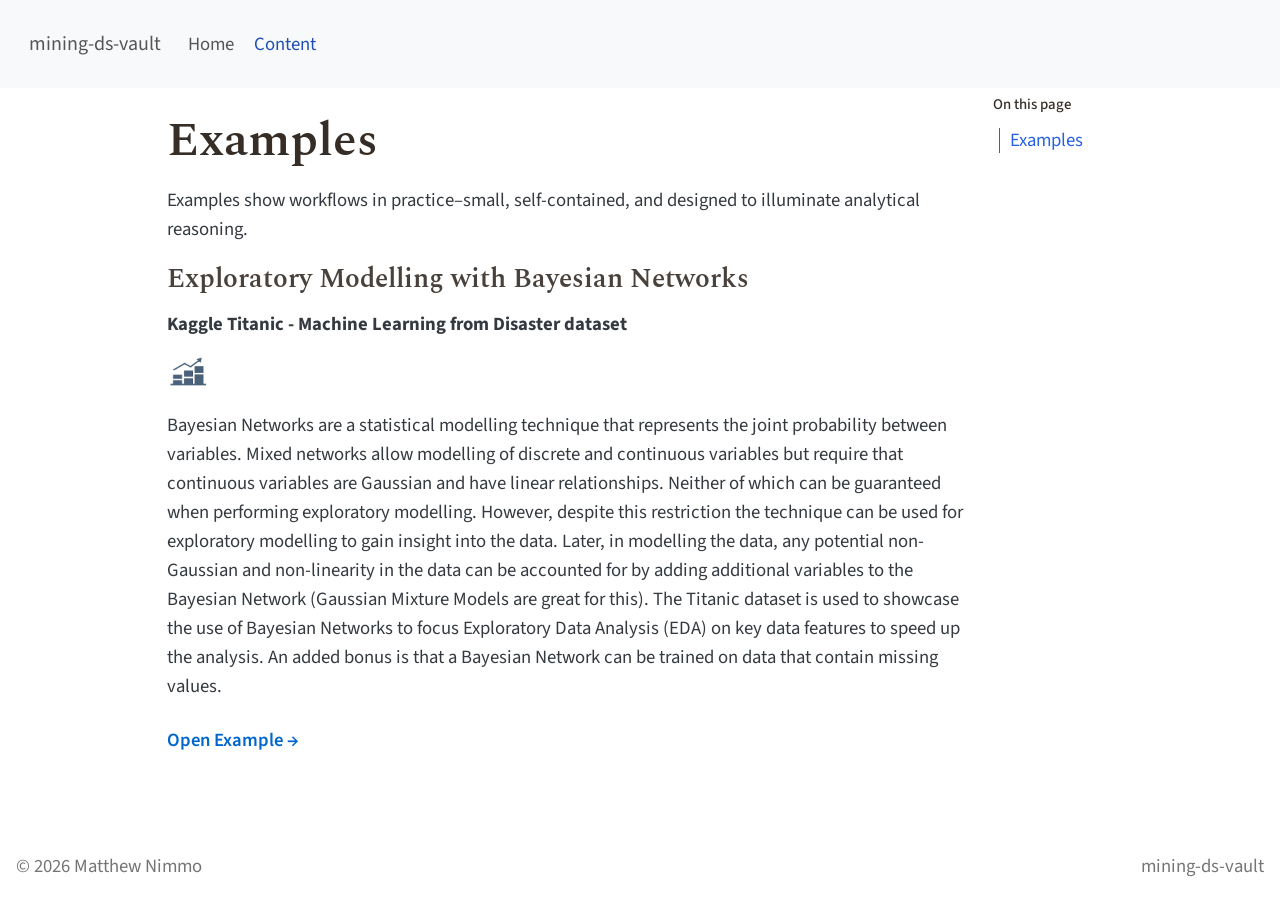
==== docs/content.html @ 7e98b38a "Rendered website" ====
<!DOCTYPE html>
<html xmlns="http://www.w3.org/1999/xhtml" lang="en" xml:lang="en"><head>

<meta charset="utf-8">
<meta name="generator" content="quarto-1.9.37">

<meta name="viewport" content="width=device-width, initial-scale=1.0, user-scalable=yes">


<title>content – mining-ds-vault</title>
<style>
/* Default styles provided by pandoc.
** See https://pandoc.org/MANUAL.html#variables-for-html for config info.
*/
code{white-space: pre-wrap;}
span.smallcaps{font-variant: small-caps;}
div.columns{display: flex; gap: min(4vw, 1.5em);}
div.column{flex: auto; overflow-x: auto;}
div.hanging-indent{margin-left: 1.5em; text-indent: -1.5em;}
ul.task-list{list-style: none;}
ul.task-list li input[type="checkbox"] {
  width: 0.8em;
  margin: 0 0.8em 0.2em -1em; /* quarto-specific, see https://github.com/quarto-dev/quarto-cli/issues/4556 */ 
  vertical-align: middle;
}
</style>


<script src="site_libs/quarto-nav/quarto-nav.js"></script>
<script src="site_libs/quarto-nav/headroom.min.js"></script>
<script src="site_libs/clipboard/clipboard.min.js"></script>
<script src="site_libs/quarto-search/autocomplete.umd.js"></script>
<script src="site_libs/quarto-search/fuse.min.js"></script>
<script src="site_libs/quarto-search/quarto-search.js"></script>
<meta name="quarto:offset" content="./">
<script src="site_libs/quarto-html/quarto.js" type="module"></script>
<script src="site_libs/quarto-html/tabsets/tabsets.js" type="module"></script>
<script src="site_libs/quarto-html/popper.min.js"></script>
<script src="site_libs/quarto-html/tippy.umd.min.js"></script>
<script src="site_libs/quarto-html/anchor.min.js"></script>
<link href="site_libs/quarto-html/tippy.css" rel="stylesheet">
<link href="site_libs/quarto-html/quarto-syntax-highlighting-09dd4a8c8147935218e5fc1df39f9384.css" rel="stylesheet" class="quarto-color-scheme" id="quarto-text-highlighting-styles">
<link href="site_libs/quarto-html/quarto-syntax-highlighting-dark-bb61d7ca54b3758c8becae408f223446.css" rel="stylesheet" class="quarto-color-scheme quarto-color-alternate" id="quarto-text-highlighting-styles">
<link href="site_libs/quarto-html/quarto-syntax-highlighting-09dd4a8c8147935218e5fc1df39f9384.css" rel="stylesheet" class="quarto-color-scheme-extra" id="quarto-text-highlighting-styles">
<script src="site_libs/bootstrap/bootstrap.min.js"></script>
<link href="site_libs/bootstrap/bootstrap-icons.css" rel="stylesheet">
<link href="site_libs/bootstrap/bootstrap-a7da216a22c81f957f2cbb70b064561d.min.css" rel="stylesheet" append-hash="true" class="quarto-color-scheme" id="quarto-bootstrap" data-mode="light">
<link href="site_libs/bootstrap/bootstrap-dark-a7da216a22c81f957f2cbb70b064561d.min.css" rel="stylesheet" append-hash="true" class="quarto-color-scheme quarto-color-alternate" id="quarto-bootstrap" data-mode="light">
<link href="site_libs/bootstrap/bootstrap-a7da216a22c81f957f2cbb70b064561d.min.css" rel="stylesheet" append-hash="true" class="quarto-color-scheme-extra" id="quarto-bootstrap" data-mode="light">
<script id="quarto-search-options" type="application/json">{
  "location": "navbar",
  "copy-button": false,
  "collapse-after": 3,
  "panel-placement": "end",
  "type": "overlay",
  "limit": 50,
  "keyboard-shortcut": [
    "f",
    "/",
    "s"
  ],
  "show-item-context": false,
  "language": {
    "search-no-results-text": "No results",
    "search-matching-documents-text": "matching documents",
    "search-copy-link-title": "Copy link to search",
    "search-hide-matches-text": "Hide additional matches",
    "search-more-match-text": "more match in this document",
    "search-more-matches-text": "more matches in this document",
    "search-clear-button-title": "Clear",
    "search-text-placeholder": "",
    "search-detached-cancel-button-title": "Cancel",
    "search-submit-button-title": "Submit",
    "search-label": "Search"
  }
}</script>
<style>html{ scroll-behavior: smooth; }</style>


<link rel="stylesheet" href="styles.css">
</head>

<body class="nav-fixed quarto-light">

<div id="quarto-search-results"></div>
  <header id="quarto-header" class="headroom fixed-top">
    <nav class="navbar navbar-expand-lg " data-bs-theme="dark">
      <div class="navbar-container container-fluid">
      <div class="navbar-brand-container mx-auto">
    <a class="navbar-brand" href="./index.html">
    <span class="navbar-title">mining-ds-vault</span>
    </a>
  </div>
            <div id="quarto-search" class="" title="Search"></div>
          <button class="navbar-toggler" type="button" data-bs-toggle="collapse" data-bs-target="#navbarCollapse" aria-controls="navbarCollapse" role="menu" aria-expanded="false" aria-label="Toggle navigation" onclick="if (window.quartoToggleHeadroom) { window.quartoToggleHeadroom(); }">
  <span class="navbar-toggler-icon"></span>
</button>
          <div class="collapse navbar-collapse" id="navbarCollapse">
            <ul class="navbar-nav navbar-nav-scroll me-auto">
  <li class="nav-item">
    <a class="nav-link" href="./index.html"> 
<span class="menu-text">Home</span></a>
  </li>  
  <li class="nav-item">
    <a class="nav-link active" href="./content.html" aria-current="page"> 
<span class="menu-text">Content</span></a>
  </li>  
</ul>
            <ul class="navbar-nav navbar-nav-scroll ms-auto">
  <li class="nav-item compact">
    <a class="nav-link" href="https://github.com/matthew-nimmo/mining-ds-vault"> <i class="bi bi-github" role="img">
</i> 
<span class="menu-text"></span></a>
  </li>  
</ul>
          </div> <!-- /navcollapse -->
            <div class="quarto-navbar-tools">
</div>
      </div> <!-- /container-fluid -->
    </nav>
</header>
<!-- content -->
<div id="quarto-content" class="quarto-container page-columns page-rows-contents page-layout-article page-navbar">
<!-- sidebar -->
<!-- margin-sidebar -->
    <div id="quarto-margin-sidebar" class="sidebar margin-sidebar">
        <nav id="TOC" role="doc-toc" class="toc-active">
    <h2 id="toc-title">On this page</h2>
   
  <ul>
  <li><a href="#examples" id="toc-examples" class="nav-link active" data-scroll-target="#examples">Examples</a>
  <ul class="collapse">
  <li><a href="#exploratory-modelling-with-bayesian-networks" id="toc-exploratory-modelling-with-bayesian-networks" class="nav-link" data-scroll-target="#exploratory-modelling-with-bayesian-networks">Exploratory Modelling with Bayesian Networks</a></li>
  </ul></li>
  </ul>
</nav>
    </div>
<!-- main -->
<main class="content" id="quarto-document-content"><header id="title-block-header" class="quarto-title-block"></header>




<section id="examples" class="level1">
<h1>Examples</h1>
<p>Examples show workflows in practice–small, self-contained, and designed to illuminate analytical reasoning.</p>
<section id="exploratory-modelling-with-bayesian-networks" class="level3">
<h3 class="anchored" data-anchor-id="exploratory-modelling-with-bayesian-networks">Exploratory Modelling with Bayesian Networks</h3>
<p><strong>Kaggle Titanic - Machine Learning from Disaster dataset</strong></p>
<div class="icon icon-data-quality">

</div>
<p>Bayesian Networks are a statistical modelling technique that represents the joint probability between variables. Mixed networks allow modelling of discrete and continuous variables but require that continuous variables are Gaussian and have linear relationships. Neither of which can be guaranteed when performing exploratory modelling. However, despite this restriction the technique can be used for exploratory modelling to gain insight into the data. Later, in modelling the data, any potential non-Gaussian and non-linearity in the data can be accounted for by adding additional variables to the Bayesian Network (Gaussian Mixture Models are great for this). The Titanic dataset is used to showcase the use of Bayesian Networks to focus Exploratory Data Analysis (EDA) on key data features to speed up the analysis. An added bonus is that a Bayesian Network can be trained on data that contain missing values.</p>
<p><a href="./examples/Titanic-Data-Analysis/titanic-data-analysis.html" class="card-link">Open Example →</a></p>


</section>
</section>

</main> <!-- /main -->
<script id="quarto-html-after-body" type="application/javascript">
  window.document.addEventListener("DOMContentLoaded", function (event) {
    const icon = "";
    const anchorJS = new window.AnchorJS();
    anchorJS.options = {
      placement: 'right',
      icon: icon
    };
    anchorJS.add('.anchored');
    const isCodeAnnotation = (el) => {
      for (const clz of el.classList) {
        if (clz.startsWith('code-annotation-')) {                     
          return true;
        }
      }
      return false;
    }
    const onCopySuccess = function(e) {
      // button target
      const button = e.trigger;
      // don't keep focus
      button.blur();
      // flash "checked"
      button.classList.add('code-copy-button-checked');
      var currentTitle = button.getAttribute("title");
      button.setAttribute("title", "Copied!");
      let tooltip;
      if (window.bootstrap) {
        button.setAttribute("data-bs-toggle", "tooltip");
        button.setAttribute("data-bs-placement", "left");
        button.setAttribute("data-bs-title", "Copied!");
        tooltip = new bootstrap.Tooltip(button, 
          { trigger: "manual", 
            customClass: "code-copy-button-tooltip",
            offset: [0, -8]});
        tooltip.show();    
      }
      setTimeout(function() {
        if (tooltip) {
          tooltip.hide();
          button.removeAttribute("data-bs-title");
          button.removeAttribute("data-bs-toggle");
          button.removeAttribute("data-bs-placement");
        }
        button.setAttribute("title", currentTitle);
        button.classList.remove('code-copy-button-checked');
      }, 1000);
      // clear code selection
      e.clearSelection();
    }
    const getTextToCopy = function(trigger) {
      const outerScaffold = trigger.parentElement.cloneNode(true);
      const codeEl = outerScaffold.querySelector('code');
      for (const childEl of codeEl.children) {
        if (isCodeAnnotation(childEl)) {
          childEl.remove();
        }
      }
      return codeEl.innerText;
    }
    const clipboard = new window.ClipboardJS('.code-copy-button:not([data-in-quarto-modal])', {
      text: getTextToCopy
    });
    clipboard.on('success', onCopySuccess);
    if (window.document.getElementById('quarto-embedded-source-code-modal')) {
      const clipboardModal = new window.ClipboardJS('.code-copy-button[data-in-quarto-modal]', {
        text: getTextToCopy,
        container: window.document.getElementById('quarto-embedded-source-code-modal')
      });
      clipboardModal.on('success', onCopySuccess);
    }
      var localhostRegex = new RegExp(/^(?:http|https):\/\/localhost\:?[0-9]*\//);
      var mailtoRegex = new RegExp(/^mailto:/);
        var filterRegex = new RegExp("https:\/\/matthew-nimmo\.github\.io\/mining-ds-vault");
      var isInternal = (href) => {
          return filterRegex.test(href) || localhostRegex.test(href) || mailtoRegex.test(href);
      }
      // Inspect non-navigation links and adorn them if external
     var links = window.document.querySelectorAll('a[href]:not(.nav-link):not(.navbar-brand):not(.toc-action):not(.sidebar-link):not(.sidebar-item-toggle):not(.pagination-link):not(.no-external):not([aria-hidden]):not(.dropdown-item):not(.quarto-navigation-tool):not(.about-link)');
      for (var i=0; i<links.length; i++) {
        const link = links[i];
        if (!isInternal(link.href)) {
          // undo the damage that might have been done by quarto-nav.js in the case of
          // links that we want to consider external
          if (link.dataset.originalHref !== undefined) {
            link.href = link.dataset.originalHref;
          }
        }
      }
    function tippyHover(el, contentFn, onTriggerFn, onUntriggerFn) {
      const config = {
        allowHTML: true,
        maxWidth: 500,
        delay: 100,
        arrow: false,
        appendTo: function(el) {
            return el.parentElement;
        },
        interactive: true,
        interactiveBorder: 10,
        theme: 'quarto',
        placement: 'bottom-start',
      };
      if (contentFn) {
        config.content = contentFn;
      }
      if (onTriggerFn) {
        config.onTrigger = onTriggerFn;
      }
      if (onUntriggerFn) {
        config.onUntrigger = onUntriggerFn;
      }
      window.tippy(el, config); 
    }
    const noterefs = window.document.querySelectorAll('a[role="doc-noteref"]');
    for (var i=0; i<noterefs.length; i++) {
      const ref = noterefs[i];
      tippyHover(ref, function() {
        // use id or data attribute instead here
        let href = ref.getAttribute('data-footnote-href') || ref.getAttribute('href');
        try { href = new URL(href).hash; } catch {}
        const id = href.replace(/^#\/?/, "");
        const note = window.document.getElementById(id);
        if (note) {
          return note.innerHTML;
        } else {
          return "";
        }
      });
    }
    const xrefs = window.document.querySelectorAll('a.quarto-xref');
    const processXRef = (id, note) => {
      // Strip column container classes
      const stripColumnClz = (el) => {
        el.classList.remove("page-full", "page-columns");
        if (el.children) {
          for (const child of el.children) {
            stripColumnClz(child);
          }
        }
      }
      stripColumnClz(note)
      if (id === null || id.startsWith('sec-')) {
        // Special case sections, only their first couple elements
        const container = document.createElement("div");
        if (note.children && note.children.length > 2) {
          container.appendChild(note.children[0].cloneNode(true));
          for (let i = 1; i < note.children.length; i++) {
            const child = note.children[i];
            if (child.tagName === "P" && child.innerText === "") {
              continue;
            } else {
              container.appendChild(child.cloneNode(true));
              break;
            }
          }
          if (window.Quarto?.typesetMath) {
            window.Quarto.typesetMath(container);
          }
          return container.innerHTML
        } else {
          if (window.Quarto?.typesetMath) {
            window.Quarto.typesetMath(note);
          }
          return note.innerHTML;
        }
      } else {
        // Remove any anchor links if they are present
        const anchorLink = note.querySelector('a.anchorjs-link');
        if (anchorLink) {
          anchorLink.remove();
        }
        if (window.Quarto?.typesetMath) {
          window.Quarto.typesetMath(note);
        }
        if (note.classList.contains("callout")) {
          return note.outerHTML;
        } else {
          return note.innerHTML;
        }
      }
    }
    for (var i=0; i<xrefs.length; i++) {
      const xref = xrefs[i];
      tippyHover(xref, undefined, function(instance) {
        instance.disable();
        let url = xref.getAttribute('href');
        let hash = undefined; 
        if (url.startsWith('#')) {
          hash = url;
        } else {
          try { hash = new URL(url).hash; } catch {}
        }
        if (hash) {
          const id = hash.replace(/^#\/?/, "");
          const note = window.document.getElementById(id);
          if (note !== null) {
            try {
              const html = processXRef(id, note.cloneNode(true));
              instance.setContent(html);
            } finally {
              instance.enable();
              instance.show();
            }
          } else {
            // See if we can fetch this
            fetch(url.split('#')[0])
            .then(res => res.text())
            .then(html => {
              const parser = new DOMParser();
              const htmlDoc = parser.parseFromString(html, "text/html");
              const note = htmlDoc.getElementById(id);
              if (note !== null) {
                const html = processXRef(id, note);
                instance.setContent(html);
              } 
            }).finally(() => {
              instance.enable();
              instance.show();
            });
          }
        } else {
          // See if we can fetch a full url (with no hash to target)
          // This is a special case and we should probably do some content thinning / targeting
          fetch(url)
          .then(res => res.text())
          .then(html => {
            const parser = new DOMParser();
            const htmlDoc = parser.parseFromString(html, "text/html");
            const note = htmlDoc.querySelector('main.content');
            if (note !== null) {
              // This should only happen for chapter cross references
              // (since there is no id in the URL)
              // remove the first header
              if (note.children.length > 0 && note.children[0].tagName === "HEADER") {
                note.children[0].remove();
              }
              const html = processXRef(null, note);
              instance.setContent(html);
            } 
          }).finally(() => {
            instance.enable();
            instance.show();
          });
        }
      }, function(instance) {
      });
    }
        let selectedAnnoteEl;
        const selectorForAnnotation = ( cell, annotation) => {
          let cellAttr = 'data-code-cell="' + cell + '"';
          let lineAttr = 'data-code-annotation="' +  annotation + '"';
          const selector = 'span[' + cellAttr + '][' + lineAttr + ']';
          return selector;
        }
        const selectCodeLines = (annoteEl) => {
          const doc = window.document;
          const targetCell = annoteEl.getAttribute("data-target-cell");
          const targetAnnotation = annoteEl.getAttribute("data-target-annotation");
          const annoteSpan = window.document.querySelector(selectorForAnnotation(targetCell, targetAnnotation));
          const lines = annoteSpan.getAttribute("data-code-lines").split(",");
          const lineIds = lines.map((line) => {
            return targetCell + "-" + line;
          })
          let top = null;
          let height = null;
          let parent = null;
          if (lineIds.length > 0) {
              //compute the position of the single el (top and bottom and make a div)
              const el = window.document.getElementById(lineIds[0]);
              top = el.offsetTop;
              height = el.offsetHeight;
              parent = el.parentElement.parentElement;
            if (lineIds.length > 1) {
              const lastEl = window.document.getElementById(lineIds[lineIds.length - 1]);
              const bottom = lastEl.offsetTop + lastEl.offsetHeight;
              height = bottom - top;
            }
            if (top !== null && height !== null && parent !== null) {
              // cook up a div (if necessary) and position it 
              let div = window.document.getElementById("code-annotation-line-highlight");
              if (div === null) {
                div = window.document.createElement("div");
                div.setAttribute("id", "code-annotation-line-highlight");
                div.style.position = 'absolute';
                parent.appendChild(div);
              }
              div.style.top = top - 2 + "px";
              div.style.height = height + 4 + "px";
              div.style.left = 0;
              let gutterDiv = window.document.getElementById("code-annotation-line-highlight-gutter");
              if (gutterDiv === null) {
                gutterDiv = window.document.createElement("div");
                gutterDiv.setAttribute("id", "code-annotation-line-highlight-gutter");
                gutterDiv.style.position = 'absolute';
                const codeCell = window.document.getElementById(targetCell);
                const gutter = codeCell.querySelector('.code-annotation-gutter');
                gutter.appendChild(gutterDiv);
              }
              gutterDiv.style.top = top - 2 + "px";
              gutterDiv.style.height = height + 4 + "px";
            }
            selectedAnnoteEl = annoteEl;
          }
        };
        const unselectCodeLines = () => {
          const elementsIds = ["code-annotation-line-highlight", "code-annotation-line-highlight-gutter"];
          elementsIds.forEach((elId) => {
            const div = window.document.getElementById(elId);
            if (div) {
              div.remove();
            }
          });
          selectedAnnoteEl = undefined;
        };
          // Handle positioning of the toggle
      window.addEventListener(
        "resize",
        throttle(() => {
          elRect = undefined;
          if (selectedAnnoteEl) {
            selectCodeLines(selectedAnnoteEl);
          }
        }, 10)
      );
      function throttle(fn, ms) {
      let throttle = false;
      let timer;
        return (...args) => {
          if(!throttle) { // first call gets through
              fn.apply(this, args);
              throttle = true;
          } else { // all the others get throttled
              if(timer) clearTimeout(timer); // cancel #2
              timer = setTimeout(() => {
                fn.apply(this, args);
                timer = throttle = false;
              }, ms);
          }
        };
      }
        // Attach click handler to the DT
        const annoteDls = window.document.querySelectorAll('dt[data-target-cell]');
        for (const annoteDlNode of annoteDls) {
          annoteDlNode.addEventListener('click', (event) => {
            const clickedEl = event.target;
            if (clickedEl !== selectedAnnoteEl) {
              unselectCodeLines();
              const activeEl = window.document.querySelector('dt[data-target-cell].code-annotation-active');
              if (activeEl) {
                activeEl.classList.remove('code-annotation-active');
              }
              selectCodeLines(clickedEl);
              clickedEl.classList.add('code-annotation-active');
            } else {
              // Unselect the line
              unselectCodeLines();
              clickedEl.classList.remove('code-annotation-active');
            }
          });
        }
    const findCites = (el) => {
      const parentEl = el.parentElement;
      if (parentEl) {
        const cites = parentEl.dataset.cites;
        if (cites) {
          return {
            el,
            cites: cites.split(' ')
          };
        } else {
          return findCites(el.parentElement)
        }
      } else {
        return undefined;
      }
    };
    var bibliorefs = window.document.querySelectorAll('a[role="doc-biblioref"]');
    for (var i=0; i<bibliorefs.length; i++) {
      const ref = bibliorefs[i];
      const citeInfo = findCites(ref);
      if (citeInfo) {
        tippyHover(citeInfo.el, function() {
          var popup = window.document.createElement('div');
          citeInfo.cites.forEach(function(cite) {
            var citeDiv = window.document.createElement('div');
            citeDiv.classList.add('hanging-indent');
            citeDiv.classList.add('csl-entry');
            var biblioDiv = window.document.getElementById('ref-' + cite);
            if (biblioDiv) {
              citeDiv.innerHTML = biblioDiv.innerHTML;
            }
            popup.appendChild(citeDiv);
          });
          return popup.innerHTML;
        });
      }
    }
  });
  </script>
</div> <!-- /content -->
<footer class="footer">
  <div class="nav-footer">
    <div class="nav-footer-left">
<p>© 2026 Matthew Nimmo</p>
</div>   
    <div class="nav-footer-center">
      &nbsp;
    </div>
    <div class="nav-footer-right">
<p>mining-ds-vault</p>
</div>
  </div>
</footer>




<script src="site_libs/quarto-html/zenscroll-min.js"></script>
</body></html>
---- docs/site_libs/quarto-html/quarto-syntax-highlighting-09dd4a8c8147935218e5fc1df39f9384.css ----
/* quarto syntax highlight colors */
:root {
  --quarto-hl-ot-color: #003B4F;
  --quarto-hl-at-color: #657422;
  --quarto-hl-ss-color: #20794D;
  --quarto-hl-an-color: #5E5E5E;
  --quarto-hl-fu-color: #4758AB;
  --quarto-hl-st-color: #20794D;
  --quarto-hl-cf-color: #003B4F;
  --quarto-hl-op-color: #5E5E5E;
  --quarto-hl-er-color: #AD0000;
  --quarto-hl-bn-color: #AD0000;
  --quarto-hl-al-color: #AD0000;
  --quarto-hl-va-color: #111111;
  --quarto-hl-bu-color: inherit;
  --quarto-hl-ex-color: inherit;
  --quarto-hl-pp-color: #AD0000;
  --quarto-hl-in-color: #5E5E5E;
  --quarto-hl-vs-color: #20794D;
  --quarto-hl-wa-color: #5E5E5E;
  --quarto-hl-do-color: #5E5E5E;
  --quarto-hl-im-color: #00769E;
  --quarto-hl-ch-color: #20794D;
  --quarto-hl-dt-color: #AD0000;
  --quarto-hl-fl-color: #AD0000;
  --quarto-hl-co-color: #5E5E5E;
  --quarto-hl-cv-color: #5E5E5E;
  --quarto-hl-cn-color: #8f5902;
  --quarto-hl-sc-color: #5E5E5E;
  --quarto-hl-dv-color: #AD0000;
  --quarto-hl-kw-color: #003B4F;
}

/* other quarto variables */
:root {
  --quarto-font-monospace: Source Code Pro;
}

/* syntax highlight based on Pandoc's rules */
pre > code.sourceCode > span {
  color: #003B4F;
}

code.sourceCode > span {
  color: #003B4F;
}

div.sourceCode,
div.sourceCode pre.sourceCode {
  color: #003B4F;
}

/* Normal */
code span {
  color: #003B4F;
}

/* Alert */
code span.al {
  color: #AD0000;
  font-style: inherit;
}

/* Annotation */
code span.an {
  color: #5E5E5E;
  font-style: inherit;
}

/* Attribute */
code span.at {
  color: #657422;
  font-style: inherit;
}

/* BaseN */
code span.bn {
  color: #AD0000;
  font-style: inherit;
}

/* BuiltIn */
code span.bu {
  font-style: inherit;
}

/* ControlFlow */
code span.cf {
  color: #003B4F;
  font-weight: bold;
  font-style: inherit;
}

/* Char */
code span.ch {
  color: #20794D;
  font-style: inherit;
}

/* Constant */
code span.cn {
  color: #8f5902;
  font-style: inherit;
}

/* Comment */
code span.co {
  color: #5E5E5E;
  font-style: inherit;
}

/* CommentVar */
code span.cv {
  color: #5E5E5E;
  font-style: italic;
}

/* Documentation */
code span.do {
  color: #5E5E5E;
  font-style: italic;
}

/* DataType */
code span.dt {
  color: #AD0000;
  font-style: inherit;
}

/* DecVal */
code span.dv {
  color: #AD0000;
  font-style: inherit;
}

/* Error */
code span.er {
  color: #AD0000;
  font-style: inherit;
}

/* Extension */
code span.ex {
  font-style: inherit;
}

/* Float */
code span.fl {
  color: #AD0000;
  font-style: inherit;
}

/* Function */
code span.fu {
  color: #4758AB;
  font-style: inherit;
}

/* Import */
code span.im {
  color: #00769E;
  font-style: inherit;
}

/* Information */
code span.in {
  color: #5E5E5E;
  font-style: inherit;
}

/* Keyword */
code span.kw {
  color: #003B4F;
  font-weight: bold;
  font-style: inherit;
}

/* Operator */
code span.op {
  color: #5E5E5E;
  font-style: inherit;
}

/* Other */
code span.ot {
  color: #003B4F;
  font-style: inherit;
}

/* Preprocessor */
code span.pp {
  color: #AD0000;
  font-style: inherit;
}

/* SpecialChar */
code span.sc {
  color: #5E5E5E;
  font-style: inherit;
}

/* SpecialString */
code span.ss {
  color: #20794D;
  font-style: inherit;
}

/* String */
code span.st {
  color: #20794D;
  font-style: inherit;
}

/* Variable */
code span.va {
  color: #111111;
  font-style: inherit;
}

/* VerbatimString */
code span.vs {
  color: #20794D;
  font-style: inherit;
}

/* Warning */
code span.wa {
  color: #5E5E5E;
  font-style: italic;
}

.prevent-inlining {
  content: "</";
}

/*# sourceMappingURL=c96c4a750e5ab69a51dbe25bee2b3622.css.map */
---- docs/site_libs/quarto-html/quarto-syntax-highlighting-dark-bb61d7ca54b3758c8becae408f223446.css ----
/* quarto syntax highlight colors */
:root {
  --quarto-hl-al-color: #f07178;
  --quarto-hl-an-color: #d4d0ab;
  --quarto-hl-at-color: #00e0e0;
  --quarto-hl-bn-color: #d4d0ab;
  --quarto-hl-bu-color: #abe338;
  --quarto-hl-ch-color: #abe338;
  --quarto-hl-co-color: #f8f8f2;
  --quarto-hl-cv-color: #ffd700;
  --quarto-hl-cn-color: #ffd700;
  --quarto-hl-cf-color: #ffa07a;
  --quarto-hl-dt-color: #ffa07a;
  --quarto-hl-dv-color: #d4d0ab;
  --quarto-hl-do-color: #f8f8f2;
  --quarto-hl-er-color: #f07178;
  --quarto-hl-ex-color: #00e0e0;
  --quarto-hl-fl-color: #d4d0ab;
  --quarto-hl-fu-color: #ffa07a;
  --quarto-hl-im-color: #abe338;
  --quarto-hl-in-color: #d4d0ab;
  --quarto-hl-kw-color: #ffa07a;
  --quarto-hl-op-color: #ffa07a;
  --quarto-hl-ot-color: #00e0e0;
  --quarto-hl-pp-color: #dcc6e0;
  --quarto-hl-re-color: #00e0e0;
  --quarto-hl-sc-color: #abe338;
  --quarto-hl-ss-color: #abe338;
  --quarto-hl-st-color: #abe338;
  --quarto-hl-va-color: #00e0e0;
  --quarto-hl-vs-color: #abe338;
  --quarto-hl-wa-color: #dcc6e0;
}

/* other quarto variables */
:root {
  --quarto-font-monospace: Source Code Pro;
}

/* syntax highlight based on Pandoc's rules */
pre > code.sourceCode > span {
  color: #f8f8f2;
}

code.sourceCode > span {
  color: #f8f8f2;
}

div.sourceCode,
div.sourceCode pre.sourceCode {
  color: #f8f8f2;
}

/* Normal */
code span {
  color: #f8f8f2;
}

/* Alert */
code span.al {
  color: #f07178;
}

/* Annotation */
code span.an {
  color: #d4d0ab;
}

/* Attribute */
code span.at {
  color: #00e0e0;
}

/* BaseN */
code span.bn {
  color: #d4d0ab;
}

/* BuiltIn */
code span.bu {
  color: #abe338;
}

/* ControlFlow */
code span.cf {
  font-weight: bold;
  color: #ffa07a;
}

/* Char */
code span.ch {
  color: #abe338;
}

/* Constant */
code span.cn {
  color: #ffd700;
}

/* Comment */
code span.co {
  font-style: italic;
  color: #f8f8f2;
}

/* CommentVar */
code span.cv {
  color: #ffd700;
}

/* Documentation */
code span.do {
  color: #f8f8f2;
}

/* DataType */
code span.dt {
  color: #ffa07a;
}

/* DecVal */
code span.dv {
  color: #d4d0ab;
}

/* Error */
code span.er {
  color: #f07178;
  text-decoration: underline;
}

/* Extension */
code span.ex {
  font-weight: bold;
  color: #00e0e0;
}

/* Float */
code span.fl {
  color: #d4d0ab;
}

/* Function */
code span.fu {
  color: #ffa07a;
}

/* Import */
code span.im {
  color: #abe338;
}

/* Information */
code span.in {
  color: #d4d0ab;
}

/* Keyword */
code span.kw {
  font-weight: bold;
  color: #ffa07a;
}

/* Operator */
code span.op {
  color: #ffa07a;
}

/* Other */
code span.ot {
  color: #00e0e0;
}

/* Preprocessor */
code span.pp {
  color: #dcc6e0;
}

/* RegionMarker */
code span.re {
  background-color: #f8f8f2;
  color: #00e0e0;
}

/* SpecialChar */
code span.sc {
  color: #abe338;
}

/* SpecialString */
code span.ss {
  color: #abe338;
}

/* String */
code span.st {
  color: #abe338;
}

/* Variable */
code span.va {
  color: #00e0e0;
}

/* VerbatimString */
code span.vs {
  color: #abe338;
}

/* Warning */
code span.wa {
  color: #dcc6e0;
}

.prevent-inlining {
  content: "</";
}

/*# sourceMappingURL=1b84d7ab44368ffb57d06f6363801d21.css.map */
---- docs/site_libs/quarto-html/quarto-syntax-highlighting-09dd4a8c8147935218e5fc1df39f9384.css ----
/* quarto syntax highlight colors */
:root {
  --quarto-hl-ot-color: #003B4F;
  --quarto-hl-at-color: #657422;
  --quarto-hl-ss-color: #20794D;
  --quarto-hl-an-color: #5E5E5E;
  --quarto-hl-fu-color: #4758AB;
  --quarto-hl-st-color: #20794D;
  --quarto-hl-cf-color: #003B4F;
  --quarto-hl-op-color: #5E5E5E;
  --quarto-hl-er-color: #AD0000;
  --quarto-hl-bn-color: #AD0000;
  --quarto-hl-al-color: #AD0000;
  --quarto-hl-va-color: #111111;
  --quarto-hl-bu-color: inherit;
  --quarto-hl-ex-color: inherit;
  --quarto-hl-pp-color: #AD0000;
  --quarto-hl-in-color: #5E5E5E;
  --quarto-hl-vs-color: #20794D;
  --quarto-hl-wa-color: #5E5E5E;
  --quarto-hl-do-color: #5E5E5E;
  --quarto-hl-im-color: #00769E;
  --quarto-hl-ch-color: #20794D;
  --quarto-hl-dt-color: #AD0000;
  --quarto-hl-fl-color: #AD0000;
  --quarto-hl-co-color: #5E5E5E;
  --quarto-hl-cv-color: #5E5E5E;
  --quarto-hl-cn-color: #8f5902;
  --quarto-hl-sc-color: #5E5E5E;
  --quarto-hl-dv-color: #AD0000;
  --quarto-hl-kw-color: #003B4F;
}

/* other quarto variables */
:root {
  --quarto-font-monospace: Source Code Pro;
}

/* syntax highlight based on Pandoc's rules */
pre > code.sourceCode > span {
  color: #003B4F;
}

code.sourceCode > span {
  color: #003B4F;
}

div.sourceCode,
div.sourceCode pre.sourceCode {
  color: #003B4F;
}

/* Normal */
code span {
  color: #003B4F;
}

/* Alert */
code span.al {
  color: #AD0000;
  font-style: inherit;
}

/* Annotation */
code span.an {
  color: #5E5E5E;
  font-style: inherit;
}

/* Attribute */
code span.at {
  color: #657422;
  font-style: inherit;
}

/* BaseN */
code span.bn {
  color: #AD0000;
  font-style: inherit;
}

/* BuiltIn */
code span.bu {
  font-style: inherit;
}

/* ControlFlow */
code span.cf {
  color: #003B4F;
  font-weight: bold;
  font-style: inherit;
}

/* Char */
code span.ch {
  color: #20794D;
  font-style: inherit;
}

/* Constant */
code span.cn {
  color: #8f5902;
  font-style: inherit;
}

/* Comment */
code span.co {
  color: #5E5E5E;
  font-style: inherit;
}

/* CommentVar */
code span.cv {
  color: #5E5E5E;
  font-style: italic;
}

/* Documentation */
code span.do {
  color: #5E5E5E;
  font-style: italic;
}

/* DataType */
code span.dt {
  color: #AD0000;
  font-style: inherit;
}

/* DecVal */
code span.dv {
  color: #AD0000;
  font-style: inherit;
}

/* Error */
code span.er {
  color: #AD0000;
  font-style: inherit;
}

/* Extension */
code span.ex {
  font-style: inherit;
}

/* Float */
code span.fl {
  color: #AD0000;
  font-style: inherit;
}

/* Function */
code span.fu {
  color: #4758AB;
  font-style: inherit;
}

/* Import */
code span.im {
  color: #00769E;
  font-style: inherit;
}

/* Information */
code span.in {
  color: #5E5E5E;
  font-style: inherit;
}

/* Keyword */
code span.kw {
  color: #003B4F;
  font-weight: bold;
  font-style: inherit;
}

/* Operator */
code span.op {
  color: #5E5E5E;
  font-style: inherit;
}

/* Other */
code span.ot {
  color: #003B4F;
  font-style: inherit;
}

/* Preprocessor */
code span.pp {
  color: #AD0000;
  font-style: inherit;
}

/* SpecialChar */
code span.sc {
  color: #5E5E5E;
  font-style: inherit;
}

/* SpecialString */
code span.ss {
  color: #20794D;
  font-style: inherit;
}

/* String */
code span.st {
  color: #20794D;
  font-style: inherit;
}

/* Variable */
code span.va {
  color: #111111;
  font-style: inherit;
}

/* VerbatimString */
code span.vs {
  color: #20794D;
  font-style: inherit;
}

/* Warning */
code span.wa {
  color: #5E5E5E;
  font-style: italic;
}

.prevent-inlining {
  content: "</";
}

/*# sourceMappingURL=c96c4a750e5ab69a51dbe25bee2b3622.css.map */
---- docs/styles.css ----
/* css styles */

h1, h2, h3, h4, h5, h6 {
  font-family: "Spectral", serif;
  color: #362D26;
  margin-top: 1.0rem !important;
  margin-bottom: 0.5rem !important;
  border-bottom: none !important;
  box-shadow: none !important;
}

h1 {
  font-size: 2.8rem;
  margin-top: 1.8rem;
  margin-bottom: 0.6rem;
}

h2 {
  font-size: 2.2rem;
  margin-top: 1.8rem;
  margin-bottom: 0.6rem;
}

h3 {
  font-size: 1.6rem;
  margin-top: 1.6rem;
  margin-bottom: 0.5rem;
}

h4 {
  font-size: 1.3rem;
  margin-top: 1.4rem;
  margin-bottom: 0.4rem;
}

p, li {
  font-size: 1.1rem;
  line-height: 1.55;
  margin-top: 0.75rem;
  margin-bottom: 0.75rem;
}

body {
  font-family: "Source Sans 3", sans-serif;
}

a:hover {
  color: #8CAD6E;
}

/* ---------------- TITLE BLOCK ---------------- */

.quarto-title h1.title {
  font-family: "League Spartan", sans-serif;
  font-size: 2.8rem;
  line-height: 1.1;
}

.quarto-title .subtitle {
  font-size: 1.3rem;
  font-family: "Spectral", serif;
}

.quarto-title {
  margin-bottom: 1.0rem
}

/* ---------------- HERO ---------------- */

.hero {
  background: #f7f7f7;
  padding: 4rem 1rem;
  text-align: center;
  border-radius: 8px;
  margin-bottom: 3rem;
}

.hero-home {
  background: #212121;
  padding: 6rem 2rem;
  text-align: center;
  border-radius: 12px;
  margin-bottom: 4rem;
}

.hero h1 {
  font-family: "League Spartan", sans-serif;
  font-size: 3.8rem;
  color: #94B276;
  margin-bottom: 0.75rem;
}

.hero h2 {
  font-family: "League Spartan", sans-serif;
  font-size: 2.4rem;
  color: white;
  max-width: 700px;
  margin: 1.0rem auto;
}

.hero p {
  font-family: "Source Sans 3", sans-serif;
  font-size: 1.8rem;
  color: #D9D9D6;
  max-width: 700px;
  margin: 0 auto;
}

/* ---------------- TWO COLUMN ---------------- */

.two-col {
  display: grid;
  grid-template-columns: 1fr 1fr;
  gap: 1rem;
  align-items: center;
}

/* ---------------- SECTION ---------------- */

.section h1 {
  font-family: "Spectral", serif;
  font-size: 2.0rem;
  color: #362D26;
  margin-bottom: 0.5rem;
}

.section p {
  font-size: 1.1rem;
  line-height: 1.5;
  color: #333;
  margin-bottom: 0.5rem;
}

.section-image {
  width: 100%;
  border-radius: 10px;
  box-shadow: 0 4px 12px rgba(0,0,0,0.08);
}

.section-alt {
  background: #F4F4F2; /* very light silver */
  padding: 2.5rem 2.5rem;
  border-radius: 12px;
  margin: 4rem 0;
}

/* ---------------- PHILOSOPHY GRID ---------------- */

.philosophy-grid {
  display: grid;
  grid-template-columns: repeat(3, 1fr);
  gap: 1rem;
}

@media (max-width: 1100px) {
  .philosophy-grid {
    grid-template-columns: repeat(2, 1fr);
  }
}

@media (max-width: 700px) {
  .philosophy-grid {
    grid-template-columns: 1fr;
  }
}

.philosophy-item h3 {
  font-family: "Spectral", serif;
  color: #032360;
  margin-bottom: 0.5rem;
}

.philosophy-item p {
  color: #362D26;
  font-size: 1rem;
}

/* ---------------- CARD ---------------- */

.card-grid {
  display: grid;
  grid-template-columns: repeat(auto-fit, minmax(260px, 1fr));
  gap: 1.5rem;
  margin: 2rem 0;
}

.card {
  background: white;
  border: 1px solid #e5e5e5;
  border-radius: 8px;
  padding: 1.5rem;
  box-shadow: 0 2px 4px rgba(0,0,0,0.04);
  transition: transform 0.15s ease, box-shadow 0.15s ease;
  margin-bottom: 1rem;
}

.card:hover {
  transform: translateY(-4px);
  box-shadow: 0 6px 12px rgba(0,0,0,0.08);
}

.card-link {
  display: inline-block;
  margin-top: 0.75rem;
  font-weight: 600;
  text-decoration: none;
  color: #0066cc;
}

.card-link:hover {
  text-decoration: underline;
}

.card h1 {
  font-size: 1.35rem;
  margin-bottom: 0.3rem;
  color: #362D26;
}

.card h2 {
  font-size: 1.1rem;
  margin-top: 0.2rem;
  margin-bottom: 0.5rem;
  color: #032360;
}

.card img {
  width: 100%;
  border-radius: 6px;
  margin-bottom: 0.5rem;
}

/* ---------------- EXPANDABLE BLOCK ---------------- */

.expand-block {
  margin: 1rem 0;
  padding: 1rem 1.25rem;
  border: 1px solid #e5e5e5;
  border-radius: 8px;
  background: #fafafa;
  font-family: "Source Sans 3", sans-serif;
}

.expand-block summary {
  font-family: "Spectral", serif;
  font-size: 1.1rem;
  font-weight: 600;
  cursor: pointer;
  margin-bottom: 0.5rem;
}

.expand-block[open] {
  background: #f5f5f5;
}

.expand-block p {
  margin-top: 0.75rem;
}

/* ---------------- HEADER IMAGE ---------------- */

.header-image {
  margin-top: 1.5rem;
  margin-bottom: 2.5rem;
}

.header-image img {
  width: 100%;
  height: 290px;
  object-fit: cover;
  border-radius: 12px;
  box-shadow: 0 4px 12px rgba(0,0,0,0.06);
}

.header-image.full {
  margin-left: calc(-1 * var(--bs-gutter-x, 1.5rem));
  margin-right: calc(-1 * var(--bs-gutter-x, 1.5rem));
}

.header-image.full img {
  width: 100%;
  height: 340px;
  border-radius: 0;
}

.header-image.overlay::after {
  content: "";
  position: absolute;
  inset: 0;
  background: rgba(54, 45, 38, 0.25); /* Coffee Bean */
  border-radius: inherit;
}

/* ---------------- CONTENTS GRID ---------------- */

.contents-grid {
  display: grid;
  grid-template-columns: repeat(auto-fit, minmax(280px, 1fr));
  gap: 2rem;
  margin-top: 2.5rem;
  margin-bottom: 3rem;
}

.contents-card {
  background: white;
  border: 1px solid #e5e5e5;
  border-radius: 12px;
  padding: 2rem;
  box-shadow: 0 2px 6px rgba(0,0,0,0.05);
  transition: transform 0.15s ease, box-shadow 0.15s ease;
}

.contents-card:hover {
  transform: translateY(-4px);
  box-shadow: 0 6px 14px rgba(0,0,0,0.08);
}

.contents-card h2 {
  font-size: 1.8rem;
  margin-bottom: 0.75rem;
  color: #362D26;
}

.contents-card p {
  margin-bottom: 1rem;
  color: #333;
  line-height: 1.55;
}

.contents-link {
  font-weight: 600;
  text-decoration: none;
  color: #032360;
}

.contents-link:hover {
  text-decoration: underline;
}

.contents-icon {
  width: 40px;
  margin-bottom: 1rem;
  opacity: 0.85;
}

.contents-sublist {
  margin-top: 0.75rem;
  padding-left: 1rem;
}

.contents-sublist li {
  margin-bottom: 0.4rem;
}

.contents-divider {
  height: 1px;
  background: #e5e5e5;
  margin: 3rem 0;
}

.icon {
  width: 42px;
  height: 42px;
  opacity: 0.85;
  margin-bottom: 1rem;
}

.icon-workflows { background-image: url("images/icon1.png"); }
.icon-patterns { background-image: url("images/icon2.png"); }
.icon-examples { background-image: url("images/icon3.png"); }
.icon-data-quality { background-image: url("images/icon4.png"); }
.icon-exploratory { background-image: url("images/icon5.png"); }
.icon-innovation { background-image: url("images/icon6.png"); }
.icon-metrics { background-image: url("images/icon7.png"); }
.icon-engineering { background-image: url("images/icon8.png"); }
.icon-governance { background-image: url("images/icon9.png"); }

.icon {
  background-size: contain;
  background-repeat: no-repeat;
  background-position: center;
}

.icon-workflows { filter: sepia(1) hue-rotate(10deg) saturate(2); }
.icon-patterns { filter: hue-rotate(80deg) saturate(1.5); }
.icon-examples { filter: hue-rotate(200deg) saturate(2); }

/* ---------------- UNDER CONSTRUCTION ---------------- */

.under-construction {
  text-align: center;
  padding: 6rem 2rem;
  background: #F4F4F2;
  border-radius: 12px;
  box-shadow: 0 4px 12px rgba(0,0,0,0.06);
  max-width: 800px;
  margin: 6rem auto;
}

.uc-title {
  font-family: "Spectral", serif;
  font-size: 2.6rem;
  color: #362D26;
  margin-bottom: 1rem;
}

.uc-text {
  font-family: "Source Sans 3", sans-serif;
  font-size: 1.2rem;
  color: #032360;
  line-height: 1.6;
  margin-bottom: 1rem;
}

.uc-link {
  display: inline-block;
  margin-top: 2rem;
  font-weight: 600;
  text-decoration: none;
  color: #032360;
}

.uc-link:hover {
  text-decoration: underline;
}

.under-construction .icon {
  width: 64px;
  height: 64px;
  margin-bottom: 1.5rem;
  opacity: 0.85;
}
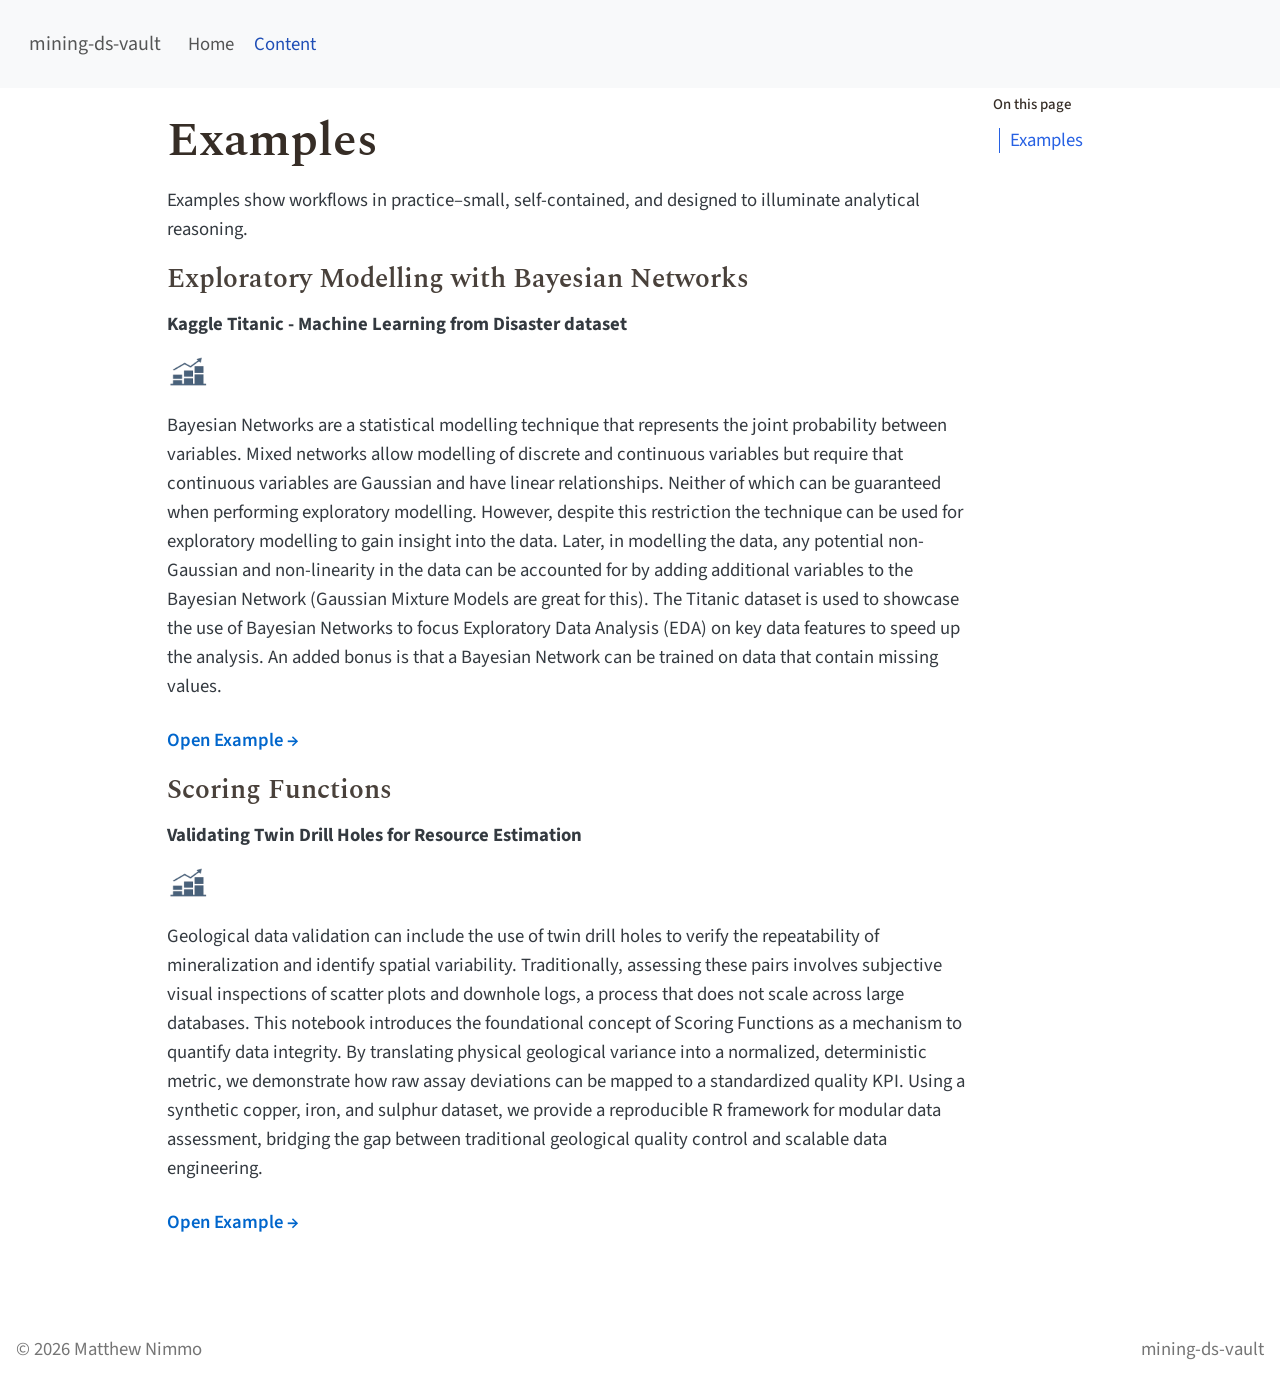
==== commit 47a92445: "Add Scoring Functions - twin drill holes" ====
--- a/docs/content.html
+++ b/docs/content.html
@@ -131,6 +131,7 @@
   <li><a href="#examples" id="toc-examples" class="nav-link active" data-scroll-target="#examples">Examples</a>
   <ul class="collapse">
   <li><a href="#exploratory-modelling-with-bayesian-networks" id="toc-exploratory-modelling-with-bayesian-networks" class="nav-link" data-scroll-target="#exploratory-modelling-with-bayesian-networks">Exploratory Modelling with Bayesian Networks</a></li>
+  <li><a href="#scoring-functions" id="toc-scoring-functions" class="nav-link" data-scroll-target="#scoring-functions">Scoring Functions</a></li>
   </ul></li>
   </ul>
 </nav>
@@ -152,6 +153,15 @@
 </div>
 <p>Bayesian Networks are a statistical modelling technique that represents the joint probability between variables. Mixed networks allow modelling of discrete and continuous variables but require that continuous variables are Gaussian and have linear relationships. Neither of which can be guaranteed when performing exploratory modelling. However, despite this restriction the technique can be used for exploratory modelling to gain insight into the data. Later, in modelling the data, any potential non-Gaussian and non-linearity in the data can be accounted for by adding additional variables to the Bayesian Network (Gaussian Mixture Models are great for this). The Titanic dataset is used to showcase the use of Bayesian Networks to focus Exploratory Data Analysis (EDA) on key data features to speed up the analysis. An added bonus is that a Bayesian Network can be trained on data that contain missing values.</p>
 <p><a href="./examples/Titanic-Data-Analysis/titanic-data-analysis.html" class="card-link">Open Example →</a></p>
+</section>
+<section id="scoring-functions" class="level3">
+<h3 class="anchored" data-anchor-id="scoring-functions">Scoring Functions</h3>
+<p><strong>Validating Twin Drill Holes for Resource Estimation</strong></p>
+<div class="icon icon-data-quality">
+
+</div>
+<p>Geological data validation can include the use of twin drill holes to verify the repeatability of mineralization and identify spatial variability. Traditionally, assessing these pairs involves subjective visual inspections of scatter plots and downhole logs, a process that does not scale across large databases. This notebook introduces the foundational concept of Scoring Functions as a mechanism to quantify data integrity. By translating physical geological variance into a normalized, deterministic metric, we demonstrate how raw assay deviations can be mapped to a standardized quality KPI. Using a synthetic copper, iron, and sulphur dataset, we provide a reproducible R framework for modular data assessment, bridging the gap between traditional geological quality control and scalable data engineering.</p>
+<p><a href="./examples/Scoring-Functions/twin-drillholes.html" class="card-link">Open Example →</a></p>
 
 
 </section>
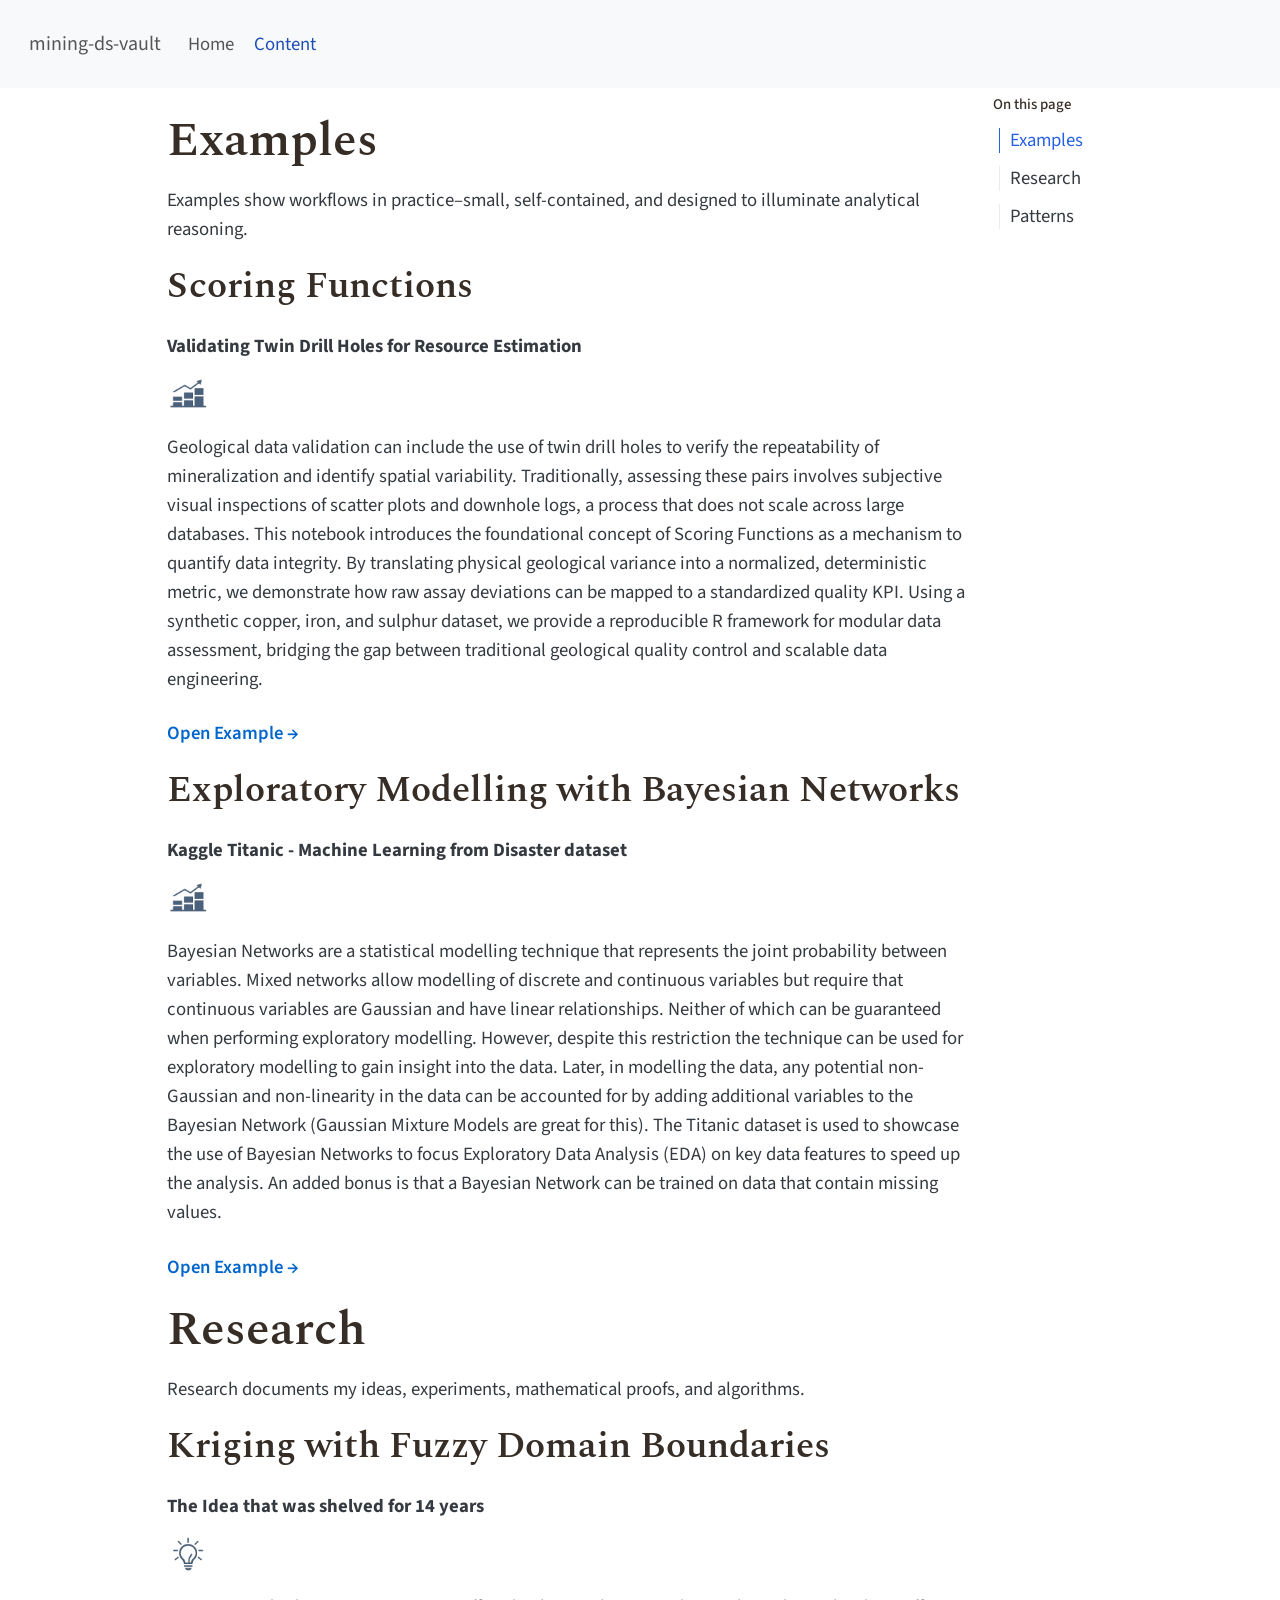
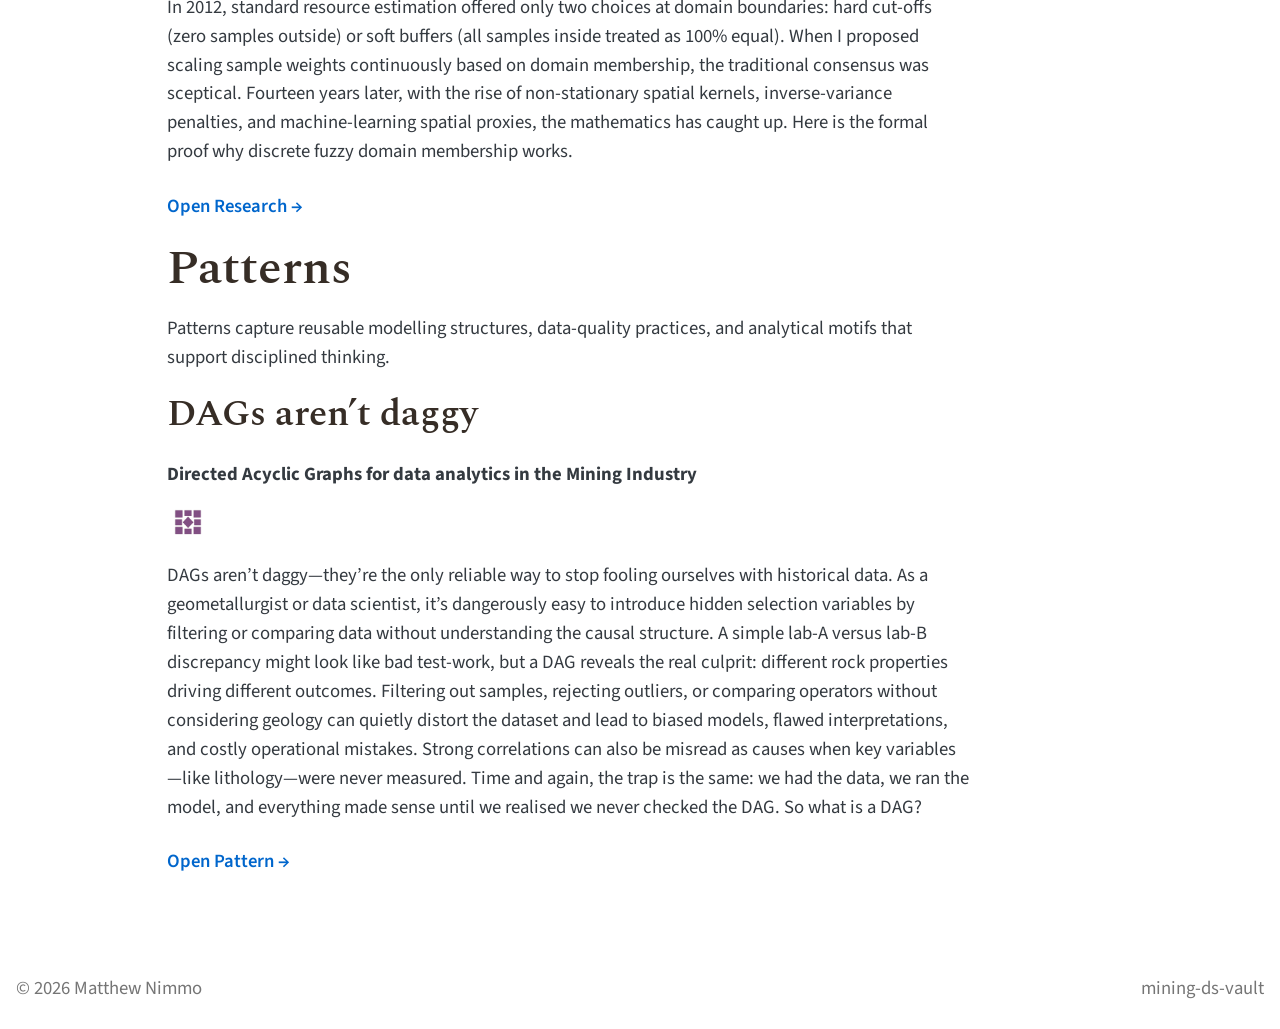
==== commit ed8b0ed1: "Added Kriging-Fuzzy-Boundaries" ====
--- a/docs/content.html
+++ b/docs/content.html
@@ -130,8 +130,16 @@
   <ul>
   <li><a href="#examples" id="toc-examples" class="nav-link active" data-scroll-target="#examples">Examples</a>
   <ul class="collapse">
+  <li><a href="#scoring-functions" id="toc-scoring-functions" class="nav-link" data-scroll-target="#scoring-functions">Scoring Functions</a></li>
   <li><a href="#exploratory-modelling-with-bayesian-networks" id="toc-exploratory-modelling-with-bayesian-networks" class="nav-link" data-scroll-target="#exploratory-modelling-with-bayesian-networks">Exploratory Modelling with Bayesian Networks</a></li>
-  <li><a href="#scoring-functions" id="toc-scoring-functions" class="nav-link" data-scroll-target="#scoring-functions">Scoring Functions</a></li>
+  </ul></li>
+  <li><a href="#research" id="toc-research" class="nav-link" data-scroll-target="#research">Research</a>
+  <ul class="collapse">
+  <li><a href="#kriging-with-fuzzy-domain-boundaries" id="toc-kriging-with-fuzzy-domain-boundaries" class="nav-link" data-scroll-target="#kriging-with-fuzzy-domain-boundaries">Kriging with Fuzzy Domain Boundaries</a></li>
+  </ul></li>
+  <li><a href="#patterns" id="toc-patterns" class="nav-link" data-scroll-target="#patterns">Patterns</a>
+  <ul class="collapse">
+  <li><a href="#dags-arent-daggy" id="toc-dags-arent-daggy" class="nav-link" data-scroll-target="#dags-arent-daggy">DAGs aren’t daggy</a></li>
   </ul></li>
   </ul>
 </nav>
@@ -145,8 +153,17 @@
 <section id="examples" class="level1">
 <h1>Examples</h1>
 <p>Examples show workflows in practice–small, self-contained, and designed to illuminate analytical reasoning.</p>
-<section id="exploratory-modelling-with-bayesian-networks" class="level3">
-<h3 class="anchored" data-anchor-id="exploratory-modelling-with-bayesian-networks">Exploratory Modelling with Bayesian Networks</h3>
+<section id="scoring-functions" class="level2">
+<h2 class="anchored" data-anchor-id="scoring-functions">Scoring Functions</h2>
+<p><strong>Validating Twin Drill Holes for Resource Estimation</strong></p>
+<div class="icon icon-data-quality">
+
+</div>
+<p>Geological data validation can include the use of twin drill holes to verify the repeatability of mineralization and identify spatial variability. Traditionally, assessing these pairs involves subjective visual inspections of scatter plots and downhole logs, a process that does not scale across large databases. This notebook introduces the foundational concept of Scoring Functions as a mechanism to quantify data integrity. By translating physical geological variance into a normalized, deterministic metric, we demonstrate how raw assay deviations can be mapped to a standardized quality KPI. Using a synthetic copper, iron, and sulphur dataset, we provide a reproducible R framework for modular data assessment, bridging the gap between traditional geological quality control and scalable data engineering.</p>
+<p><a href="./examples/Scoring-Functions/twin-drillholes.html" class="card-link">Open Example →</a></p>
+</section>
+<section id="exploratory-modelling-with-bayesian-networks" class="level2">
+<h2 class="anchored" data-anchor-id="exploratory-modelling-with-bayesian-networks">Exploratory Modelling with Bayesian Networks</h2>
 <p><strong>Kaggle Titanic - Machine Learning from Disaster dataset</strong></p>
 <div class="icon icon-data-quality">
 
@@ -154,14 +171,31 @@
 <p>Bayesian Networks are a statistical modelling technique that represents the joint probability between variables. Mixed networks allow modelling of discrete and continuous variables but require that continuous variables are Gaussian and have linear relationships. Neither of which can be guaranteed when performing exploratory modelling. However, despite this restriction the technique can be used for exploratory modelling to gain insight into the data. Later, in modelling the data, any potential non-Gaussian and non-linearity in the data can be accounted for by adding additional variables to the Bayesian Network (Gaussian Mixture Models are great for this). The Titanic dataset is used to showcase the use of Bayesian Networks to focus Exploratory Data Analysis (EDA) on key data features to speed up the analysis. An added bonus is that a Bayesian Network can be trained on data that contain missing values.</p>
 <p><a href="./examples/Titanic-Data-Analysis/titanic-data-analysis.html" class="card-link">Open Example →</a></p>
 </section>
-<section id="scoring-functions" class="level3">
-<h3 class="anchored" data-anchor-id="scoring-functions">Scoring Functions</h3>
-<p><strong>Validating Twin Drill Holes for Resource Estimation</strong></p>
-<div class="icon icon-data-quality">
+</section>
+<section id="research" class="level1">
+<h1>Research</h1>
+<p>Research documents my ideas, experiments, mathematical proofs, and algorithms.</p>
+<section id="kriging-with-fuzzy-domain-boundaries" class="level2">
+<h2 class="anchored" data-anchor-id="kriging-with-fuzzy-domain-boundaries">Kriging with Fuzzy Domain Boundaries</h2>
+<p><strong>The Idea that was shelved for 14 years</strong></p>
+<div class="icon icon-innovation">
 
 </div>
-<p>Geological data validation can include the use of twin drill holes to verify the repeatability of mineralization and identify spatial variability. Traditionally, assessing these pairs involves subjective visual inspections of scatter plots and downhole logs, a process that does not scale across large databases. This notebook introduces the foundational concept of Scoring Functions as a mechanism to quantify data integrity. By translating physical geological variance into a normalized, deterministic metric, we demonstrate how raw assay deviations can be mapped to a standardized quality KPI. Using a synthetic copper, iron, and sulphur dataset, we provide a reproducible R framework for modular data assessment, bridging the gap between traditional geological quality control and scalable data engineering.</p>
-<p><a href="./examples/Scoring-Functions/twin-drillholes.html" class="card-link">Open Example →</a></p>
+<p>In 2012, standard resource estimation offered only two choices at domain boundaries: hard cut-offs (zero samples outside) or soft buffers (all samples inside treated as 100% equal). When I proposed scaling sample weights continuously based on domain membership, the traditional consensus was sceptical. Fourteen years later, with the rise of non-stationary spatial kernels, inverse-variance penalties, and machine-learning spatial proxies, the mathematics has caught up. Here is the formal proof why discrete fuzzy domain membership works.</p>
+<p><a href="./research/Kriging-Fuzzy-Boundaries/kriging-fuzzy-boundaries.html" class="card-link">Open Research →</a></p>
+</section>
+</section>
+<section id="patterns" class="level1">
+<h1>Patterns</h1>
+<p>Patterns capture reusable modelling structures, data‑quality practices, and analytical motifs that support disciplined thinking.</p>
+<section id="dags-arent-daggy" class="level2">
+<h2 class="anchored" data-anchor-id="dags-arent-daggy">DAGs aren’t daggy</h2>
+<p><strong>Directed Acyclic Graphs for data analytics in the Mining Industry</strong></p>
+<div class="icon icon-patterns">
+
+</div>
+<p>DAGs aren’t daggy—they’re the only reliable way to stop fooling ourselves with historical data. As a geometallurgist or data scientist, it’s dangerously easy to introduce hidden selection variables by filtering or comparing data without understanding the causal structure. A simple lab‑A versus lab‑B discrepancy might look like bad test‑work, but a DAG reveals the real culprit: different rock properties driving different outcomes. Filtering out samples, rejecting outliers, or comparing operators without considering geology can quietly distort the dataset and lead to biased models, flawed interpretations, and costly operational mistakes. Strong correlations can also be misread as causes when key variables—like lithology—were never measured. Time and again, the trap is the same: we had the data, we ran the model, and everything made sense until we realised we never checked the DAG. So what is a DAG?</p>
+<p><a href="./patterns/DAG/dag.html" class="card-link">Open Pattern →</a></p>
 
 
 </section>
